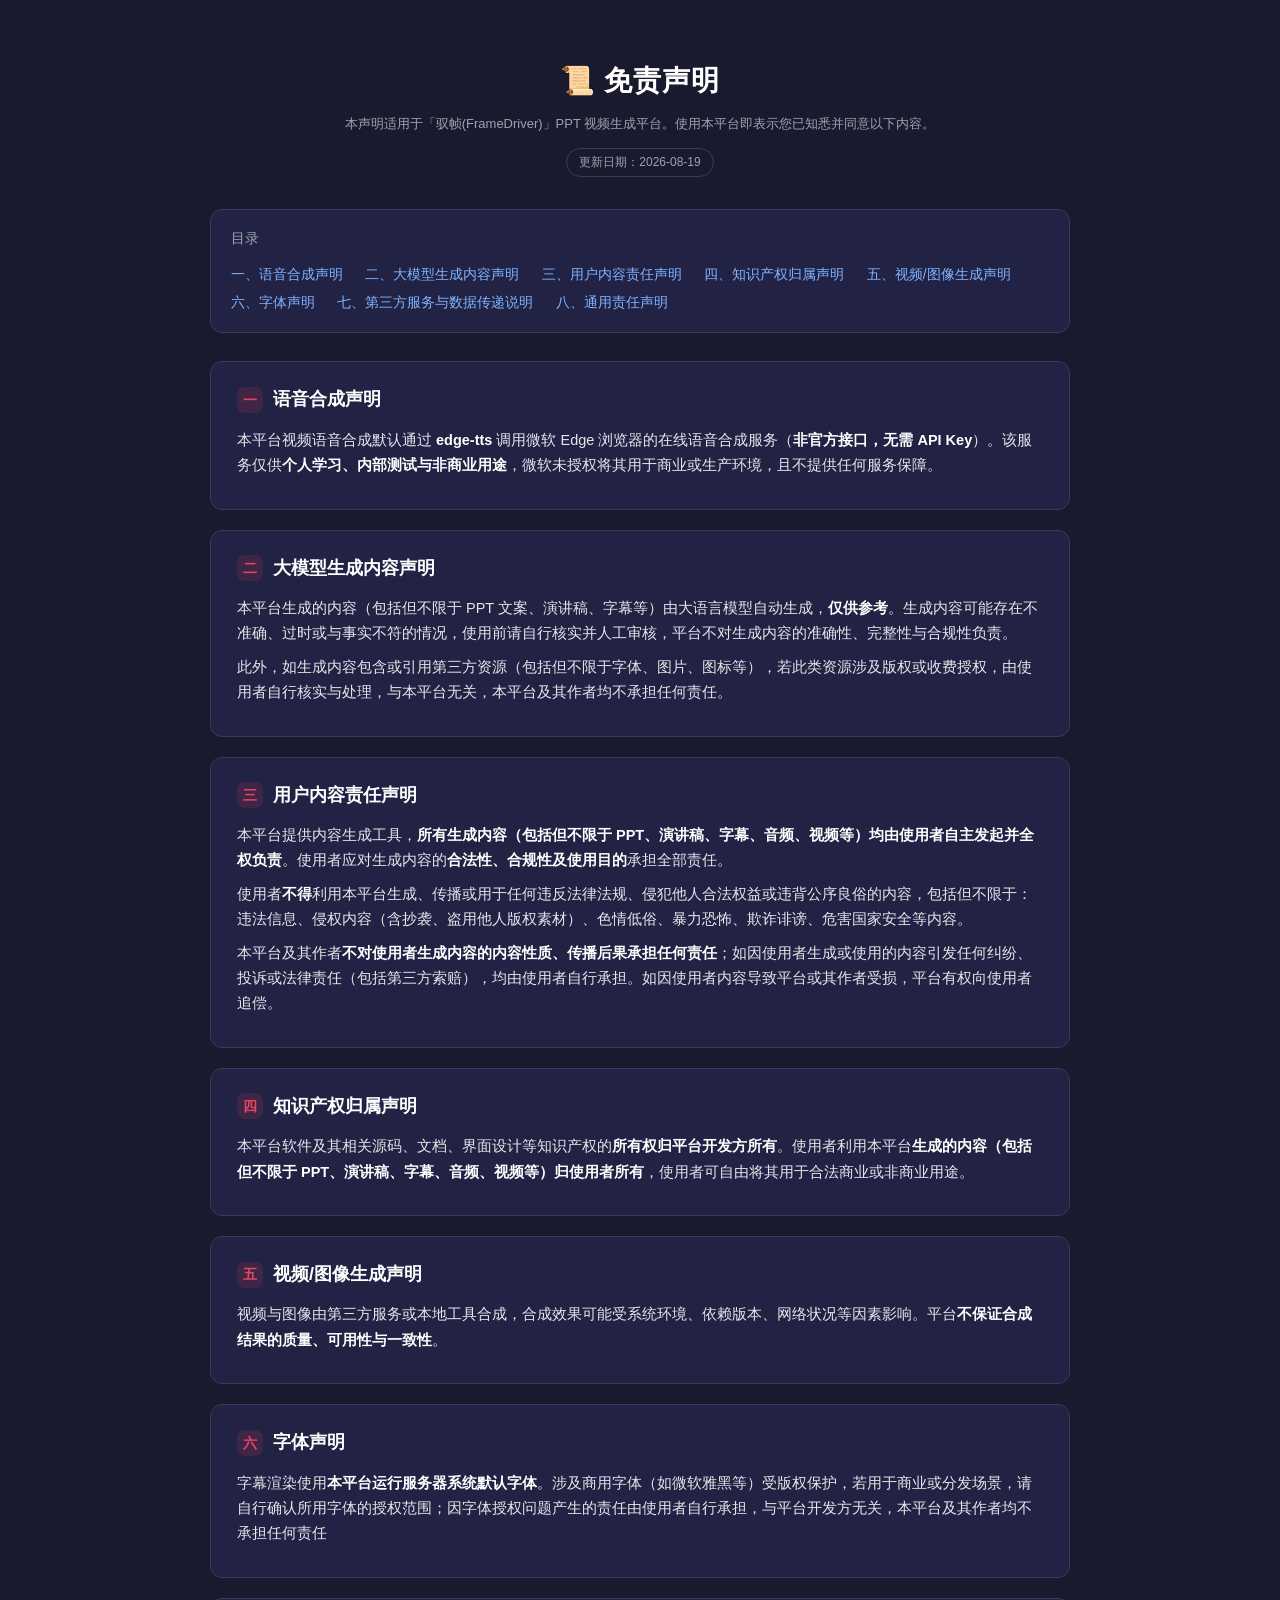
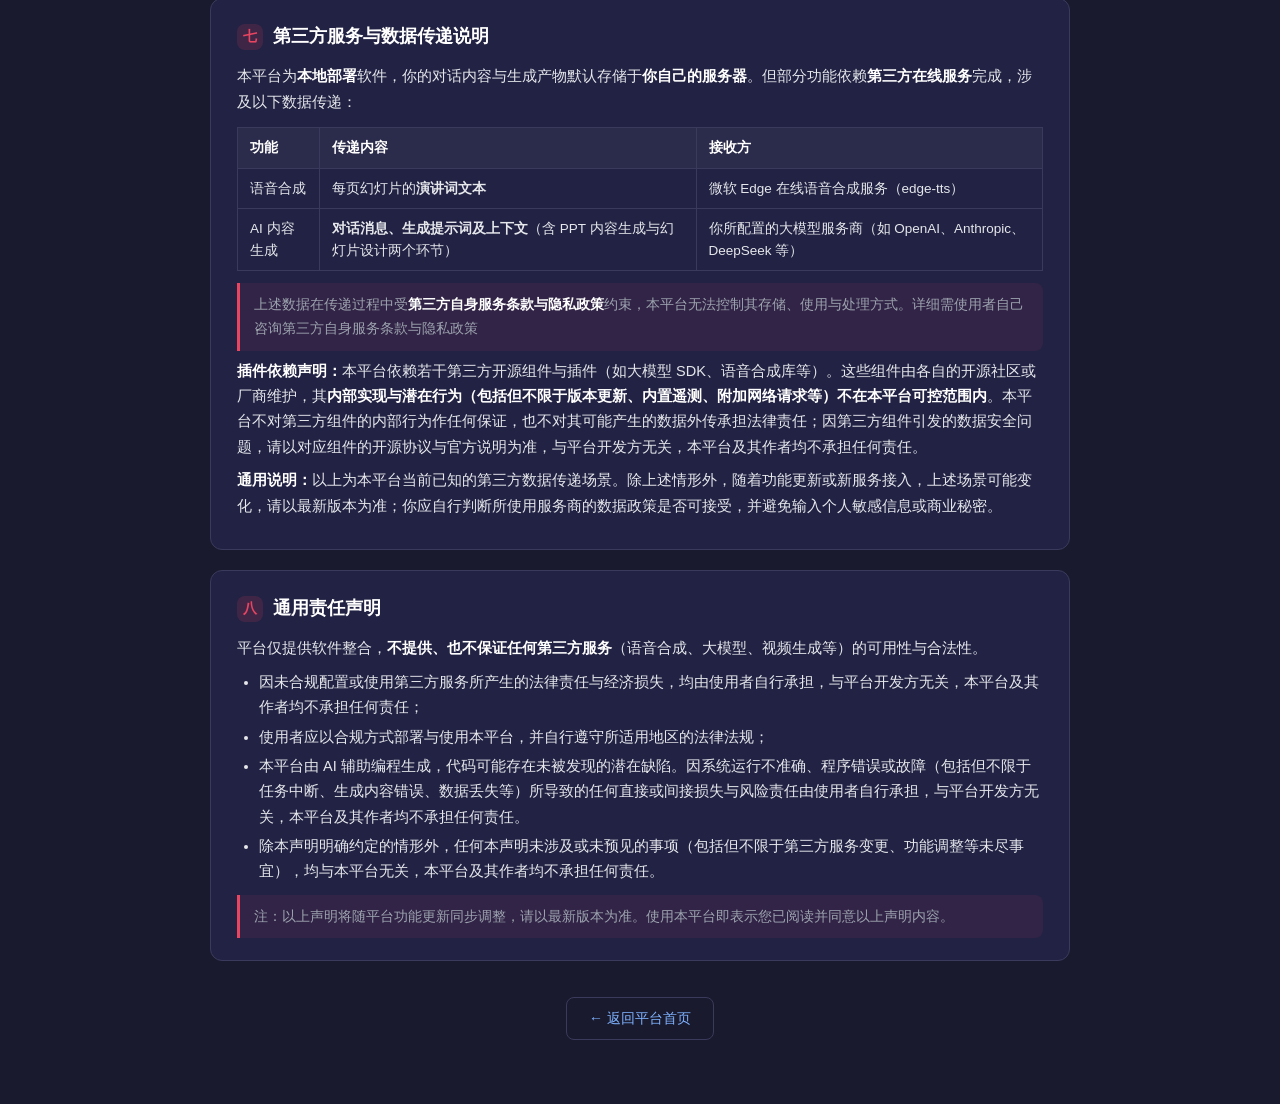
==== presentation/web/static/declaration.html @ 5202dc16 "first commit" ====
<!DOCTYPE html>
<html lang="zh-CN">
<head>
  <meta charset="UTF-8" />
  <meta name="viewport" content="width=device-width, initial-scale=1.0" />
  <title>免责声明 - 驭帧(FrameDriver)</title>
  <style>
    :root {
      --bg: #1a1a2e;
      --card: #222244;
      --border: #3a3a5c;
      --text: #ffffff;
      --text-muted: #9ca3af;
      --accent: #0f3460;
      --accent-hover: #1a4a8a;
      --section-num: #e94560;
    }
    * { box-sizing: border-box; margin: 0; padding: 0; }
    body {
      background: var(--bg);
      color: var(--text);
      font-family: "Noto Sans SC", "Source Han Sans SC", "PingFang SC", "Microsoft YaHei", "Segoe UI", sans-serif;
      line-height: 1.75;
      padding: 32px 16px 64px;
    }
    .container { max-width: 860px; margin: 0 auto; }

    /* 顶部 */
    .page-header { text-align: center; padding: 24px 0 32px; }
    .page-header h1 { font-size: 28px; letter-spacing: 1px; }
    .page-header .sub { color: var(--text-muted); font-size: 13px; margin-top: 8px; }
    .page-header .updated {
      display: inline-block; margin-top: 12px; padding: 3px 12px;
      border: 1px solid var(--border); border-radius: 999px;
      color: var(--text-muted); font-size: 12px;
    }

    /* 目录 */
    .toc {
      background: var(--card); border: 1px solid var(--border);
      border-radius: 12px; padding: 16px 20px; margin-bottom: 28px;
    }
    .toc-title { font-size: 14px; color: var(--text-muted); margin-bottom: 10px; }
    .toc a {
      color: #7fb3ff; text-decoration: none; font-size: 14px;
      margin-right: 18px; line-height: 2;
    }
    .toc a:hover { text-decoration: underline; }

    /* 板块卡片 */
    section.card {
      background: var(--card); border: 1px solid var(--border);
      border-radius: 12px; padding: 22px 26px; margin-bottom: 20px;
    }
    section.card h2 { font-size: 18px; margin-bottom: 12px; display: flex; align-items: center; gap: 10px; }
    section.card h2 .num {
      display: inline-flex; align-items: center; justify-content: center;
      width: 26px; height: 26px; border-radius: 8px; flex-shrink: 0;
      background: rgba(233, 69, 96, 0.15); color: var(--section-num);
      font-size: 14px; font-weight: 600;
    }
    section.card p { margin-bottom: 8px; font-size: 14.5px; color: #e5e7eb; }
    section.card p b { color: var(--text); }
    section.card ul { padding-left: 22px; margin-bottom: 8px; }
    section.card li { font-size: 14.5px; color: #e5e7eb; margin-bottom: 4px; }
    section.card .notice {
      margin-top: 10px; padding: 10px 14px; border-left: 3px solid var(--section-num);
      background: rgba(233, 69, 96, 0.08); border-radius: 0 8px 8px 0;
      font-size: 13.5px; color: var(--text-muted);
    }
    section.card .data-table {
      width: 100%; margin: 12px 0; border-collapse: collapse;
      font-size: 13.5px;
    }
    section.card .data-table th,
    section.card .data-table td {
      padding: 9px 12px; text-align: left;
      border: 1px solid var(--border); color: #e5e7eb;
      vertical-align: top; line-height: 1.6;
    }
    section.card .data-table th {
      background: rgba(255, 255, 255, 0.04); color: var(--text); font-weight: 600;
    }

    /* 底部 */
    .page-footer { text-align: center; margin-top: 36px; }
    .page-footer a {
      display: inline-block; color: #7fb3ff; text-decoration: none;
      font-size: 14px; border: 1px solid var(--border);
      padding: 8px 22px; border-radius: 8px; transition: background 0.2s;
    }
    .page-footer a:hover { background: var(--card); text-decoration: none; }
  </style>
</head>
<body>
  <div class="container">
    <header class="page-header">
      <h1>📜 免责声明</h1>
      <p class="sub">本声明适用于「驭帧(FrameDriver)」PPT 视频生成平台。使用本平台即表示您已知悉并同意以下内容。</p>
      <span class="updated">更新日期：2026-08-19</span>
    </header>

    <!-- 目录 -->
    <nav class="toc">
      <div class="toc-title">目录</div>
      <a href="#s1">一、语音合成声明</a>
      <a href="#s2">二、大模型生成内容声明</a>
      <a href="#s3">三、用户内容责任声明</a>
      <a href="#s4">四、知识产权归属声明</a>
      <a href="#s5">五、视频/图像生成声明</a>
      <a href="#s6">六、字体声明</a>
      <a href="#s7">七、第三方服务与数据传递说明</a>
      <a href="#s8">八、通用责任声明</a>
    </nav>

    <section class="card" id="s1">
      <h2><span class="num">一</span>语音合成声明</h2>
      <p>本平台视频语音合成默认通过 <b>edge-tts</b> 调用微软 Edge 浏览器的在线语音合成服务（<b>非官方接口，无需 API Key</b>）。该服务仅供<b>个人学习、内部测试与非商业用途</b>，微软未授权将其用于商业或生产环境，且不提供任何服务保障。</p>
    </section>

    <section class="card" id="s2">
      <h2><span class="num">二</span>大模型生成内容声明</h2>
      <p>本平台生成的内容（包括但不限于 PPT 文案、演讲稿、字幕等）由大语言模型自动生成，<b>仅供参考</b>。生成内容可能存在不准确、过时或与事实不符的情况，使用前请自行核实并人工审核，平台不对生成内容的准确性、完整性与合规性负责。</p>
      <p>此外，如生成内容包含或引用第三方资源（包括但不限于字体、图片、图标等），若此类资源涉及版权或收费授权，由使用者自行核实与处理，与本平台无关，本平台及其作者均不承担任何责任。</p>

    </section>

    <section class="card" id="s3">
      <h2><span class="num">三</span>用户内容责任声明</h2>
      <p>本平台提供内容生成工具，<b>所有生成内容（包括但不限于 PPT、演讲稿、字幕、音频、视频等）均由使用者自主发起并全权负责</b>。使用者应对生成内容的<b>合法性、合规性及使用目的</b>承担全部责任。</p>
      <p>使用者<b>不得</b>利用本平台生成、传播或用于任何违反法律法规、侵犯他人合法权益或违背公序良俗的内容，包括但不限于：违法信息、侵权内容（含抄袭、盗用他人版权素材）、色情低俗、暴力恐怖、欺诈诽谤、危害国家安全等内容。</p>
      <p>本平台及其作者<b>不对使用者生成内容的内容性质、传播后果承担任何责任</b>；如因使用者生成或使用的内容引发任何纠纷、投诉或法律责任（包括第三方索赔），均由使用者自行承担。如因使用者内容导致平台或其作者受损，平台有权向使用者追偿。</p>
    </section>

    <section class="card" id="s4">
      <h2><span class="num">四</span>知识产权归属声明</h2>
      <p>本平台软件及其相关源码、文档、界面设计等知识产权的<b>所有权归平台开发方所有</b>。使用者利用本平台<b>生成的内容（包括但不限于 PPT、演讲稿、字幕、音频、视频等）归使用者所有</b>，使用者可自由将其用于合法商业或非商业用途。</p>
    </section>

    <section class="card" id="s5">
      <h2><span class="num">五</span>视频/图像生成声明</h2>
      <p>视频与图像由第三方服务或本地工具合成，合成效果可能受系统环境、依赖版本、网络状况等因素影响。平台<b>不保证合成结果的质量、可用性与一致性</b>。</p>
    </section>

    <section class="card" id="s6">
      <h2><span class="num">六</span>字体声明</h2>
      <p>字幕渲染使用<b>本平台运行服务器系统默认字体</b>。涉及商用字体（如微软雅黑等）受版权保护，若用于商业或分发场景，请自行确认所用字体的授权范围；因字体授权问题产生的责任由使用者自行承担，与平台开发方无关，本平台及其作者均不承担任何责任</p>
    </section>

    <section class="card" id="s7">
      <h2><span class="num">七</span>第三方服务与数据传递说明</h2>
      <p>本平台为<b>本地部署</b>软件，你的对话内容与生成产物默认存储于<b>你自己的服务器</b>。但部分功能依赖<b>第三方在线服务</b>完成，涉及以下数据传递：</p>
      <table class="data-table">
        <thead>
          <tr><th>功能</th><th>传递内容</th><th>接收方</th></tr>
        </thead>
        <tbody>
          <tr>
            <td>语音合成</td>
            <td>每页幻灯片的<b>演讲词文本</b></td>
            <td>微软 Edge 在线语音合成服务（edge-tts）</td>
          </tr>
          <tr>
            <td>AI 内容生成</td>
            <td><b>对话消息、生成提示词及上下文</b>（含 PPT 内容生成与幻灯片设计两个环节）</td>
            <td>你所配置的大模型服务商（如 OpenAI、Anthropic、DeepSeek 等）</td>
          </tr>
        </tbody>
      </table>
      <p class="notice">上述数据在传递过程中受<b>第三方自身服务条款与隐私政策</b>约束，本平台无法控制其存储、使用与处理方式。详细需使用者自己咨询第三方自身服务条款与隐私政策</p>
      <p><b>插件依赖声明：</b>本平台依赖若干第三方开源组件与插件（如大模型 SDK、语音合成库等）。这些组件由各自的开源社区或厂商维护，其<b>内部实现与潜在行为（包括但不限于版本更新、内置遥测、附加网络请求等）不在本平台可控范围内</b>。本平台不对第三方组件的内部行为作任何保证，也不对其可能产生的数据外传承担法律责任；因第三方组件引发的数据安全问题，请以对应组件的开源协议与官方说明为准，与平台开发方无关，本平台及其作者均不承担任何责任。</p>
      <p><b>通用说明：</b>以上为本平台当前已知的第三方数据传递场景。除上述情形外，随着功能更新或新服务接入，上述场景可能变化，请以最新版本为准；你应自行判断所使用服务商的数据政策是否可接受，并避免输入个人敏感信息或商业秘密。</p>
    </section>

    <section class="card" id="s8">
      <h2><span class="num">八</span>通用责任声明</h2>
      <p>平台仅提供软件整合，<b>不提供、也不保证任何第三方服务</b>（语音合成、大模型、视频生成等）的可用性与合法性。</p>
      <ul>
        <li>因未合规配置或使用第三方服务所产生的法律责任与经济损失，均由使用者自行承担，与平台开发方无关，本平台及其作者均不承担任何责任；</li>
        <li>使用者应以合规方式部署与使用本平台，并自行遵守所适用地区的法律法规；</li>
        <li>本平台由 AI 辅助编程生成，代码可能存在未被发现的潜在缺陷。因系统运行不准确、程序错误或故障（包括但不限于任务中断、生成内容错误、数据丢失等）所导致的任何直接或间接损失与风险责任由使用者自行承担，与平台开发方无关，本平台及其作者均不承担任何责任。</li>
        <li>除本声明明确约定的情形外，任何本声明未涉及或未预见的事项（包括但不限于第三方服务变更、功能调整等未尽事宜），均与本平台无关，本平台及其作者均不承担任何责任。</li>
      </ul>
      <div class="notice">注：以上声明将随平台功能更新同步调整，请以最新版本为准。使用本平台即表示您已阅读并同意以上声明内容。</div>
    </section>

    <footer class="page-footer">
      <a href="/">← 返回平台首页</a>
    </footer>
  </div>
</body>
</html>
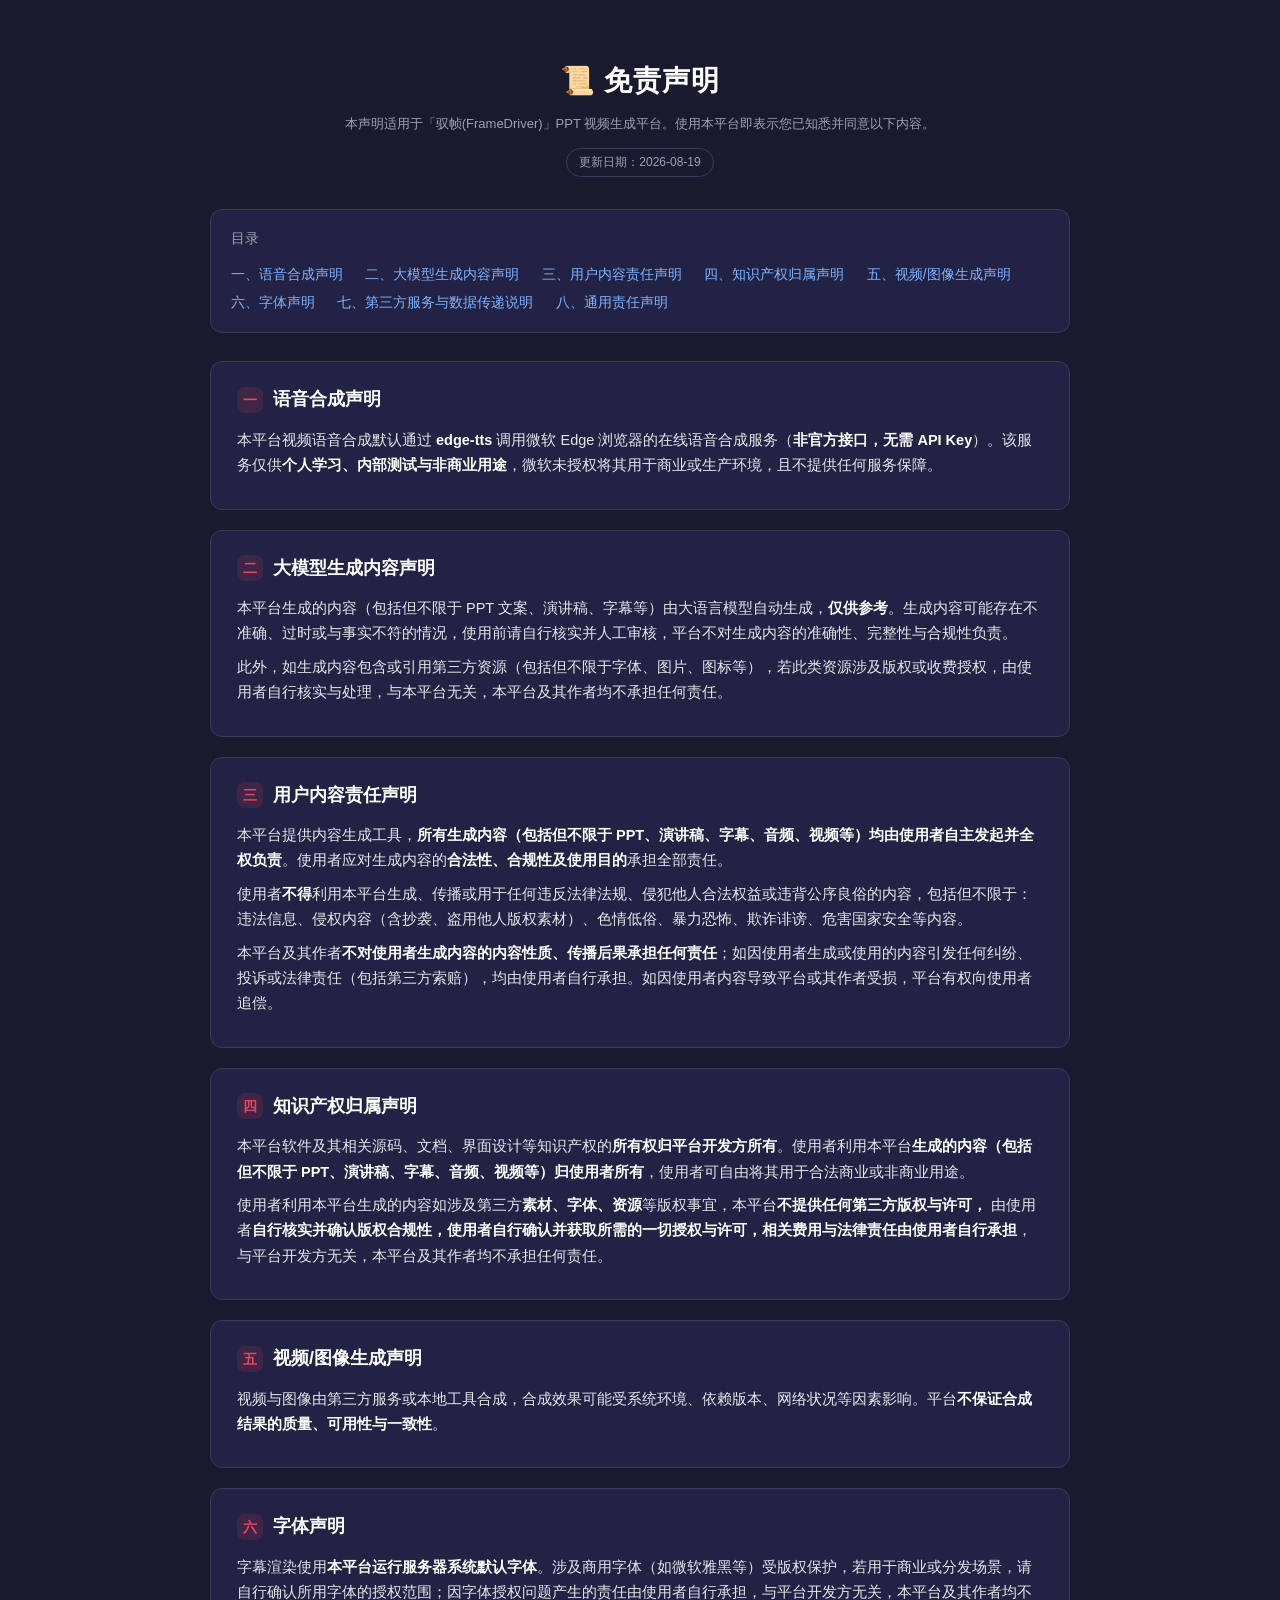
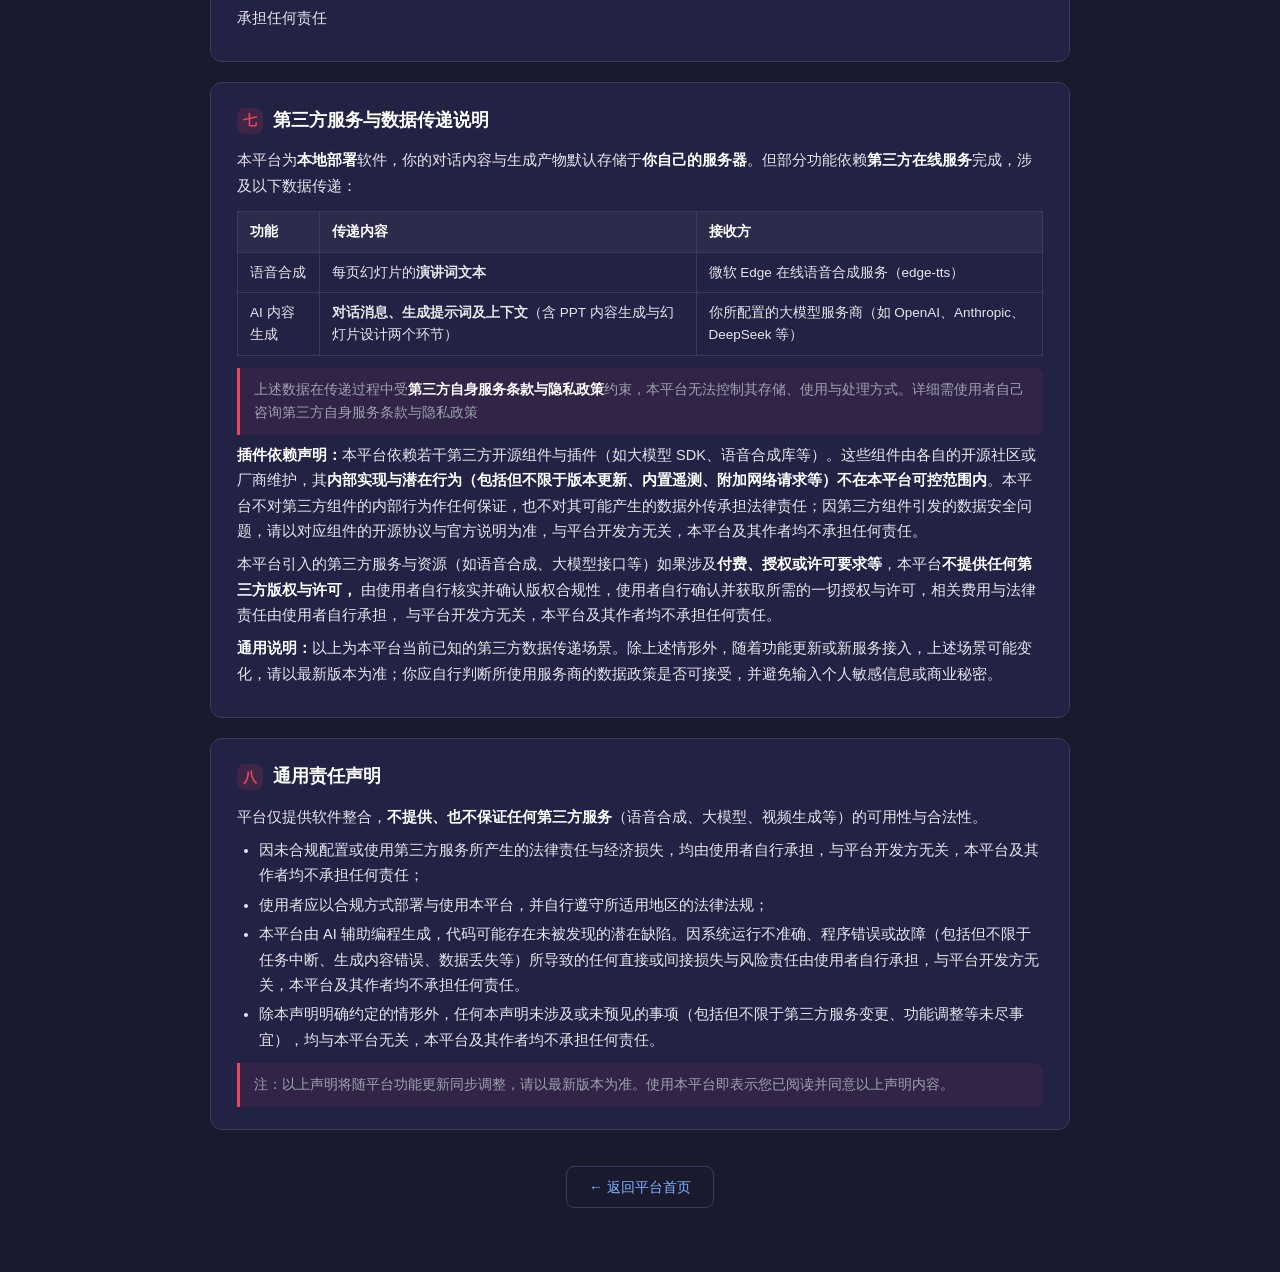
==== commit 95ca1224: "modify declaration" ====
--- a/presentation/web/static/declaration.html
+++ b/presentation/web/static/declaration.html
@@ -135,6 +135,9 @@
     <section class="card" id="s4">
       <h2><span class="num">四</span>知识产权归属声明</h2>
       <p>本平台软件及其相关源码、文档、界面设计等知识产权的<b>所有权归平台开发方所有</b>。使用者利用本平台<b>生成的内容（包括但不限于 PPT、演讲稿、字幕、音频、视频等）归使用者所有</b>，使用者可自由将其用于合法商业或非商业用途。</p>
+      <p>使用者利用本平台生成的内容如涉及第三方<b>素材、字体、资源</b>等版权事宜，本平台<b>不提供任何第三方版权与许可，</b>
+        由使用者<b>自行核实并确认版权合规性，使用者自行确认并获取所需的一切授权与许可，相关费用与法律责任由使用者自行承担</b>，
+        与平台开发方无关，本平台及其作者均不承担任何责任。</p>
     </section>
 
     <section class="card" id="s5">
@@ -169,6 +172,9 @@
       </table>
       <p class="notice">上述数据在传递过程中受<b>第三方自身服务条款与隐私政策</b>约束，本平台无法控制其存储、使用与处理方式。详细需使用者自己咨询第三方自身服务条款与隐私政策</p>
       <p><b>插件依赖声明：</b>本平台依赖若干第三方开源组件与插件（如大模型 SDK、语音合成库等）。这些组件由各自的开源社区或厂商维护，其<b>内部实现与潜在行为（包括但不限于版本更新、内置遥测、附加网络请求等）不在本平台可控范围内</b>。本平台不对第三方组件的内部行为作任何保证，也不对其可能产生的数据外传承担法律责任；因第三方组件引发的数据安全问题，请以对应组件的开源协议与官方说明为准，与平台开发方无关，本平台及其作者均不承担任何责任。</p>
+      <p>本平台引入的第三方服务与资源（如语音合成、大模型接口等）如果涉及<b>付费、授权或许可要求等</b>，本平台<b>不提供任何第三方版权与许可，</b>
+由使用者自行核实并确认版权合规性，使用者自行确认并获取所需的一切授权与许可，相关费用与法律责任由使用者自行承担，
+与平台开发方无关，本平台及其作者均不承担任何责任。</p>
       <p><b>通用说明：</b>以上为本平台当前已知的第三方数据传递场景。除上述情形外，随着功能更新或新服务接入，上述场景可能变化，请以最新版本为准；你应自行判断所使用服务商的数据政策是否可接受，并避免输入个人敏感信息或商业秘密。</p>
     </section>
 
